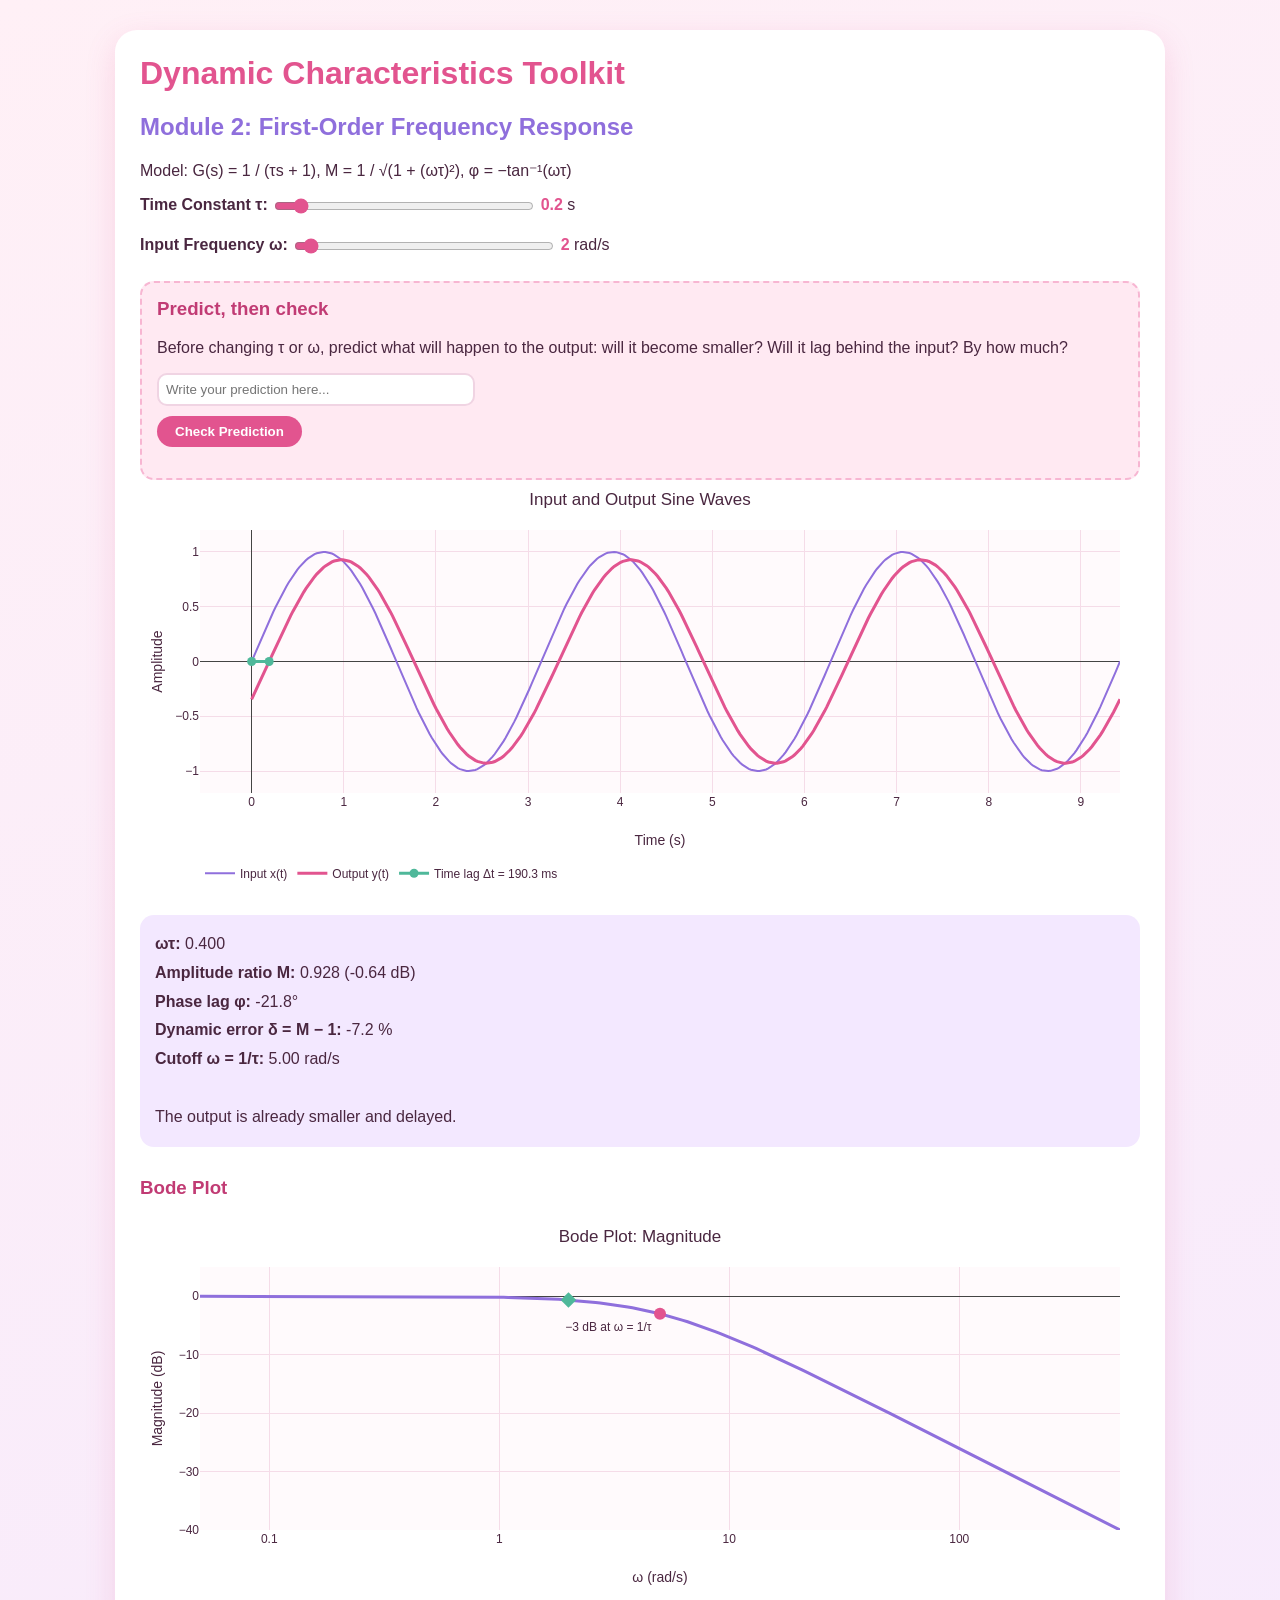
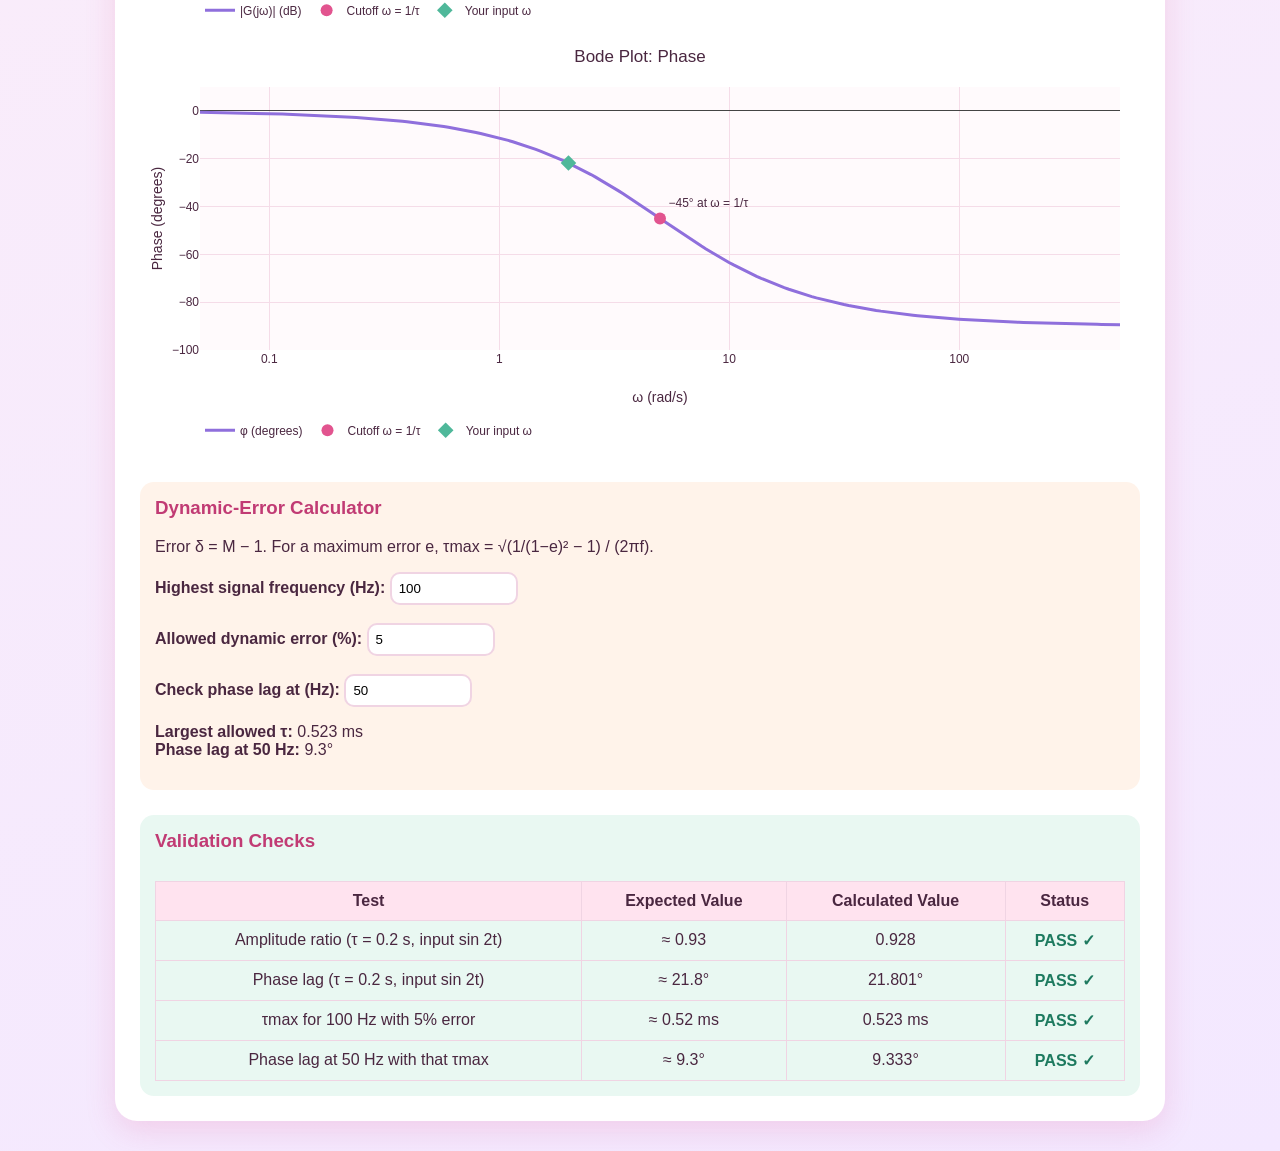
==== module2.html @ 2d3083de "Add Module 2 - First-Order Frequency Response" ====
<!DOCTYPE html>
<html lang="en">

<head>
    <meta charset="UTF-8">
    <meta name="viewport" content="width=device-width, initial-scale=1.0">

    <title>ENCS4380 Homework 1 - Module 2</title>

    <script src="https://cdn.plot.ly/plotly-2.35.2.min.js"></script>

    <style>
        body {
            font-family: "Segoe UI", Arial, sans-serif;
            margin: 0;
            padding: 30px 12px;
            color: #4a2740;
            background: linear-gradient(160deg, #fff0f6, #f3e8ff);
        }

        .container {
            max-width: 1000px;
            margin: auto;
            background-color: white;
            padding: 25px;
            border-radius: 22px;
            box-shadow: 0 10px 30px rgba(226, 84, 143, 0.18);
        }

        h1 {
            color: #e2548f;
            margin-top: 0;
        }

        h2 {
            color: #8f6fdc;
        }

        h3 {
            margin-top: 0;
            color: #c13b74;
        }

        .control {
            margin-bottom: 20px;
        }

        label {
            font-weight: bold;
        }

        input[type="range"] {
            width: 260px;
            max-width: 60%;
            accent-color: #e2548f;
            vertical-align: middle;
        }

        .value {
            font-weight: bold;
            color: #e2548f;
        }

        #timePlot,
        #magPlot,
        #phasePlot {
            width: 100%;
            height: 420px;
        }

        .infoBox {
            background-color: #f3e8ff;
            padding: 15px;
            margin-top: 15px;
            border-radius: 14px;
            line-height: 1.8;
        }

        .predictBox {
            background-color: #ffe9f2;
            border: 2px dashed #f7b6d2;
            padding: 15px;
            margin-top: 25px;
            border-radius: 14px;
        }

        .calcBox {
            background-color: #fff3ea;
            padding: 15px;
            margin-top: 25px;
            border-radius: 14px;
        }

        .validationBox {
            background-color: #e9f8f2;
            padding: 15px;
            margin-top: 25px;
            border-radius: 14px;
        }

        button {
            padding: 8px 18px;
            cursor: pointer;
            margin-top: 10px;
            border: none;
            border-radius: 999px;
            background-color: #e2548f;
            color: white;
            font-weight: bold;
        }

        button:hover {
            background-color: #c13b74;
        }

        input[type="text"],
        input[type="number"] {
            padding: 7px;
            border: 2px solid #f0d4e3;
            border-radius: 10px;
        }

        input[type="text"] {
            width: 300px;
            max-width: 90%;
        }

        input[type="number"] {
            width: 110px;
        }

        .tableWrap {
            overflow-x: auto;
        }

        table {
            width: 100%;
            border-collapse: collapse;
            margin-top: 10px;
        }

        th,
        td {
            border: 1px solid #f0d4e3;
            padding: 10px;
            text-align: center;
        }

        th {
            background-color: #ffe3ef;
        }

        .pass {
            color: #1d7a5f;
            font-weight: bold;
        }

        .fail {
            color: #b3263f;
            font-weight: bold;
        }
    </style>
</head>

<body>

<div class="container">

    <h1>Dynamic Characteristics Toolkit</h1>

    <h2>Module 2: First-Order Frequency Response</h2>

    <p>
        Model: G(s) = 1 / (τs + 1),
        M = 1 / √(1 + (ωτ)²),
        φ = −tan⁻¹(ωτ)
    </p>


    <!-- Controls -->

    <div class="control">
        <label for="tauSlider">Time Constant τ:</label>
        <input type="range" id="tauSlider" min="0.05" max="2" value="0.2" step="0.05">
        <span class="value" id="tauValue">0.2</span> s
    </div>

    <div class="control">
        <label for="wSlider">Input Frequency ω:</label>
        <input type="range" id="wSlider" min="0.1" max="50" value="2" step="0.1">
        <span class="value" id="wValue">2</span> rad/s
    </div>


    <!-- Predict then check -->

    <div class="predictBox">

        <h3>Predict, then check</h3>

        <p>
            Before changing τ or ω, predict what will happen to the output:
            will it become smaller? Will it lag behind the input? By how much?
        </p>

        <input type="text" id="prediction" placeholder="Write your prediction here...">

        <br>

        <button onclick="checkPrediction()">Check Prediction</button>

        <p id="predictionResult"></p>

    </div>


    <!-- Input and output sines on one plot -->

    <div id="timePlot"></div>

    <!-- Numbers for the current τ and ω -->

    <div id="infoBox" class="infoBox"></div>


    <!-- Bode plot -->

    <h3 style="margin-top: 30px;">Bode Plot</h3>

    <div id="magPlot"></div>
    <div id="phasePlot"></div>


    <!-- Dynamic-error calculator -->

    <div class="calcBox">

        <h3>Dynamic-Error Calculator</h3>

        <p>
            Error δ = M − 1. For a maximum error e,
            τmax = √(1/(1−e)² − 1) / (2πf).
        </p>

        <label for="fmax">Highest signal frequency (Hz):</label>
        <input type="number" id="fmax" value="100" min="0.001" step="any">
        <br><br>

        <label for="emax">Allowed dynamic error (%):</label>
        <input type="number" id="emax" value="5" min="0.01" max="99" step="any">
        <br><br>

        <label for="fphase">Check phase lag at (Hz):</label>
        <input type="number" id="fphase" value="50" min="0.001" step="any">

        <p id="calcResult"></p>

    </div>


    <!-- Validation -->

    <div class="validationBox">

        <h3>Validation Checks</h3>

        <div class="tableWrap">
            <table>

                <tr>
                    <th>Test</th>
                    <th>Expected Value</th>
                    <th>Calculated Value</th>
                    <th>Status</th>
                </tr>

                <tbody id="validationBody"></tbody>

            </table>
        </div>

    </div>

</div>


<script>

    /* ---------- Elements ---------- */

    const tauSlider = document.getElementById("tauSlider");
    const wSlider = document.getElementById("wSlider");
    const tauValue = document.getElementById("tauValue");
    const wValue = document.getElementById("wValue");

    const RAD2DEG = 180 / Math.PI;

    /* Colors (same palette as the CSS) */

    const ROSE = "#e2548f";
    const LILAC = "#8f6fdc";
    const MINT = "#4fb89a";


    /* ---------- Formulas ---------- */

    // Amplitude ratio: M = 1 / sqrt(1 + (w*tau)^2)
    function magnitude(w, tau) {
        return 1 / Math.sqrt(1 + (w * tau) * (w * tau));
    }

    // Phase in degrees: phi = -atan(w*tau)
    function phase(w, tau) {
        return -Math.atan(w * tau) * RAD2DEG;
    }

    // Largest tau for a given frequency f (Hz) and error e (fraction)
    // From M >= 1 - e  ->  w*tau <= sqrt(1/(1-e)^2 - 1)
    function tauMax(f, e) {
        return Math.sqrt(1 / ((1 - e) * (1 - e)) - 1) / (2 * Math.PI * f);
    }


    /* ---------- Shared plot style ---------- */

    function makeLayout(title, xTitle, yTitle, extra) {
        const layout = {
            title: title,
            xaxis: { title: xTitle, gridcolor: "#f5dce8" },
            yaxis: { title: yTitle, gridcolor: "#f5dce8" },
            paper_bgcolor: "rgba(0,0,0,0)",
            plot_bgcolor: "#fffafc",
            font: { color: "#4a2740" },
            legend: { orientation: "h", y: -0.25 },
            margin: { t: 50, r: 20, b: 60, l: 60 }
        };

        return Object.assign(layout, extra || {});
    }


    /* ---------- Main drawing function ---------- */

    function drawPlot() {

        const tau = parseFloat(tauSlider.value);
        const w = parseFloat(wSlider.value);

        const M = magnitude(w, tau);
        const phi = phase(w, tau);          // degrees, negative
        const wc = 1 / tau;                 // cutoff frequency
        const delay = Math.abs(phi) / RAD2DEG / w;   // time lag in seconds


        /* ----- 1) Input and output sines on one plot ----- */

        const period = 2 * Math.PI / w;
        const maxTime = 3 * period;         // show 3 periods
        const numberOfPoints = 400;

        let t = [];
        let input = [];
        let output = [];

        for (let i = 0; i <= numberOfPoints; i++) {

            const time = (i / numberOfPoints) * maxTime;

            t.push(time);

            // Input: x(t) = sin(wt)
            input.push(Math.sin(w * time));

            // Output: y(t) = M sin(wt + phi)
            output.push(M * Math.sin(w * time + phi / RAD2DEG));
        }

        const inputTrace = {
            x: t,
            y: input,
            mode: "lines",
            name: "Input x(t)",
            line: { color: LILAC, width: 2 }
        };

        const outputTrace = {
            x: t,
            y: output,
            mode: "lines",
            name: "Output y(t)",
            line: { color: ROSE, width: 3 }
        };

        // Segment between the two zero crossings = time lag
        const delayTrace = {
            x: [0, delay],
            y: [0, 0],
            mode: "lines+markers",
            name: "Time lag Δt = " + (delay * 1000).toFixed(1) + " ms",
            line: { color: MINT, width: 3 },
            marker: { size: 9 }
        };

        Plotly.newPlot(
            "timePlot",
            [inputTrace, outputTrace, delayTrace],
            makeLayout(
                "Input and Output Sine Waves",
                "Time (s)",
                "Amplitude",
                { yaxis: { title: "Amplitude", range: [-1.2, 1.2], gridcolor: "#f5dce8" } }
            ),
            { responsive: true }
        );


        /* ----- 2) Information box ----- */

        let comment;

        if (w * tau < 0.1) {
            comment = "ωτ is small: the sensor follows the input almost perfectly.";
        } else if (w * tau < 0.9) {
            comment = "The output is already smaller and delayed.";
        } else if (w * tau < 1.1) {
            comment = "You are at the cutoff: amplitude 70.7% and phase lag 45°.";
        } else if (w * tau < 5) {
            comment = "Past the cutoff: strong attenuation and a large lag.";
        } else {
            comment = "The sensor barely reacts to this fast input.";
        }

        document.getElementById("infoBox").innerHTML =
            "<b>ωτ:</b> " + (w * tau).toFixed(3) +
            "<br><b>Amplitude ratio M:</b> " + M.toFixed(3) +
            " (" + (20 * Math.log10(M)).toFixed(2) + " dB)" +
            "<br><b>Phase lag φ:</b> " + phi.toFixed(1) + "°" +
            "<br><b>Dynamic error δ = M − 1:</b> " + ((M - 1) * 100).toFixed(1) + " %" +
            "<br><b>Cutoff ω = 1/τ:</b> " + wc.toFixed(2) + " rad/s" +
            "<br><br>" + comment;


        /* ----- 3) Bode plots (ω from 0.01/τ to 100/τ) ----- */

        const wMin = 0.01 * wc;
        const wMax = 100 * wc;
        const bodePoints = 200;

        let wArray = [];
        let magDb = [];
        let phaseDeg = [];

        for (let i = 0; i <= bodePoints; i++) {

            // Evenly spaced on a log axis
            const wi = wMin * Math.pow(wMax / wMin, i / bodePoints);

            wArray.push(wi);
            magDb.push(20 * Math.log10(magnitude(wi, tau)));
            phaseDeg.push(phase(wi, tau));
        }

        // Keep the "your input" dot inside the plot
        const wDot = Math.min(Math.max(w, wMin), wMax);

        // --- Magnitude ---

        const magTrace = {
            x: wArray,
            y: magDb,
            mode: "lines",
            name: "|G(jω)| (dB)",
            line: { color: LILAC, width: 3 }
        };

        const magCutoff = {
            x: [wc],
            y: [-3.01],
            mode: "markers+text",
            name: "Cutoff ω = 1/τ",
            text: ["−3 dB at ω = 1/τ"],
            textposition: "bottom left",
            marker: { size: 12, color: ROSE }
        };

        const magInput = {
            x: [wDot],
            y: [20 * Math.log10(magnitude(wDot, tau))],
            mode: "markers",
            name: "Your input ω",
            marker: { size: 12, color: MINT, symbol: "diamond" }
        };

        Plotly.newPlot(
            "magPlot",
            [magTrace, magCutoff, magInput],
            makeLayout(
                "Bode Plot: Magnitude",
                "ω (rad/s)",
                "Magnitude (dB)",
                {
                    xaxis: { title: "ω (rad/s)", type: "log", dtick: 1, gridcolor: "#f5dce8" },
                    yaxis: { title: "Magnitude (dB)", range: [-40, 5], gridcolor: "#f5dce8" }
                }
            ),
            { responsive: true }
        );

        // --- Phase ---

        const phaseTrace = {
            x: wArray,
            y: phaseDeg,
            mode: "lines",
            name: "φ (degrees)",
            line: { color: LILAC, width: 3 }
        };

        const phaseCutoff = {
            x: [wc],
            y: [-45],
            mode: "markers+text",
            name: "Cutoff ω = 1/τ",
            text: ["−45° at ω = 1/τ"],
            textposition: "top right",
            marker: { size: 12, color: ROSE }
        };

        const phaseInput = {
            x: [wDot],
            y: [phase(wDot, tau)],
            mode: "markers",
            name: "Your input ω",
            marker: { size: 12, color: MINT, symbol: "diamond" }
        };

        Plotly.newPlot(
            "phasePlot",
            [phaseTrace, phaseCutoff, phaseInput],
            makeLayout(
                "Bode Plot: Phase",
                "ω (rad/s)",
                "Phase (degrees)",
                {
                    xaxis: { title: "ω (rad/s)", type: "log", dtick: 1, gridcolor: "#f5dce8" },
                    yaxis: { title: "Phase (degrees)", range: [-100, 10], gridcolor: "#f5dce8" }
                }
            ),
            { responsive: true }
        );
    }


    /* ---------- Dynamic-error calculator ---------- */

    function runCalculator() {

        const f = parseFloat(document.getElementById("fmax").value);
        const e = parseFloat(document.getElementById("emax").value) / 100;
        const fp = parseFloat(document.getElementById("fphase").value);

        const result = document.getElementById("calcResult");

        if (!(f > 0) || !(e > 0 && e < 1) || !(fp > 0)) {
            result.textContent = "Enter valid positive numbers (error between 0 and 100%).";
            return;
        }

        const tau = tauMax(f, e);
        const lag = -phase(2 * Math.PI * fp, tau);

        result.innerHTML =
            "<b>Largest allowed τ:</b> " + (tau * 1000).toFixed(3) + " ms" +
            "<br><b>Phase lag at " + fp + " Hz:</b> " + lag.toFixed(1) + "°";
    }


    /* ---------- Validation (numbers from the lecture slides) ---------- */

    function runValidation() {

        const tau100 = tauMax(100, 0.05);

        // [test, expected, calculated, tolerance, unit]
        const tests = [
            ["Amplitude ratio (τ = 0.2 s, input sin 2t)", 0.93, magnitude(2, 0.2), 0.005, ""],
            ["Phase lag (τ = 0.2 s, input sin 2t)", 21.8, -phase(2, 0.2), 0.05, "°"],
            ["τmax for 100 Hz with 5% error", 0.52, tau100 * 1000, 0.01, " ms"],
            ["Phase lag at 50 Hz with that τmax", 9.3, -phase(2 * Math.PI * 50, tau100), 0.05, "°"]
        ];

        let rows = "";

        for (const test of tests) {

            const pass = Math.abs(test[1] - test[2]) <= test[3];

            rows +=
                "<tr>" +
                "<td>" + test[0] + "</td>" +
                "<td>≈ " + test[1] + test[4] + "</td>" +
                "<td>" + test[2].toFixed(3) + test[4] + "</td>" +
                "<td class='" + (pass ? "pass" : "fail") + "'>" +
                (pass ? "PASS ✓" : "FAIL ✗") + "</td>" +
                "</tr>";
        }

        document.getElementById("validationBody").innerHTML = rows;
    }


    /* ---------- Predict then check ---------- */

    function checkPrediction() {

        const prediction = document.getElementById("prediction").value;
        const result = document.getElementById("predictionResult");

        if (prediction.trim() === "") {
            result.textContent = "Write a prediction first.";
            return;
        }

        const tau = parseFloat(tauSlider.value);
        const w = parseFloat(wSlider.value);

        result.innerHTML =
            "<b>Your prediction:</b> " + prediction +
            "<br><br><b>The real values now:</b> M = " + magnitude(w, tau).toFixed(3) +
            ", φ = " + phase(w, tau).toFixed(1) + "°" +
            "<br><br>Now move τ or ω and compare your prediction with the plots.";
    }


    /* ---------- Events ---------- */

    tauSlider.addEventListener("input", function () {
        tauValue.textContent = tauSlider.value;
        drawPlot();
    });

    wSlider.addEventListener("input", function () {
        wValue.textContent = wSlider.value;
        drawPlot();
    });

    ["fmax", "emax", "fphase"].forEach(function (id) {
        document.getElementById(id).addEventListener("input", runCalculator);
    });


    /* ---------- Initial draw ---------- */

    drawPlot();
    runCalculator();
    runValidation();

</script>

</body>

</html>
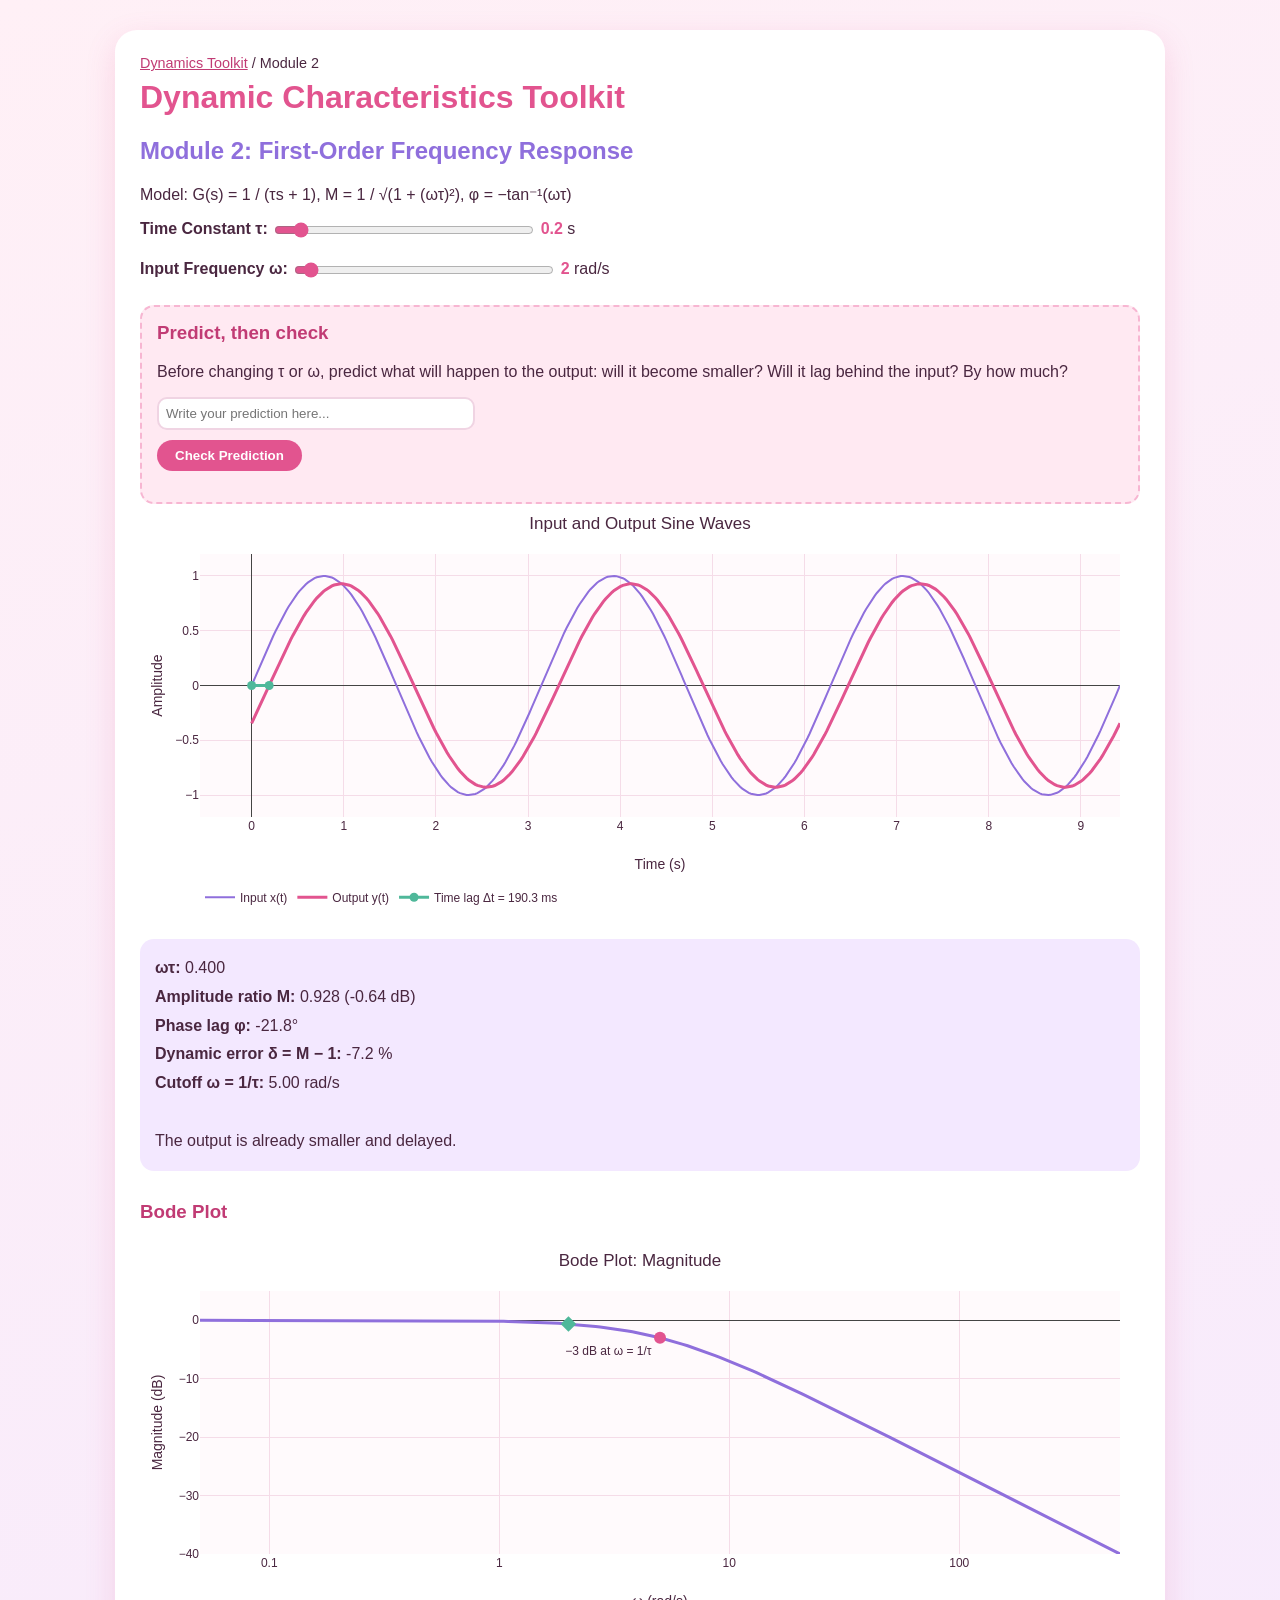
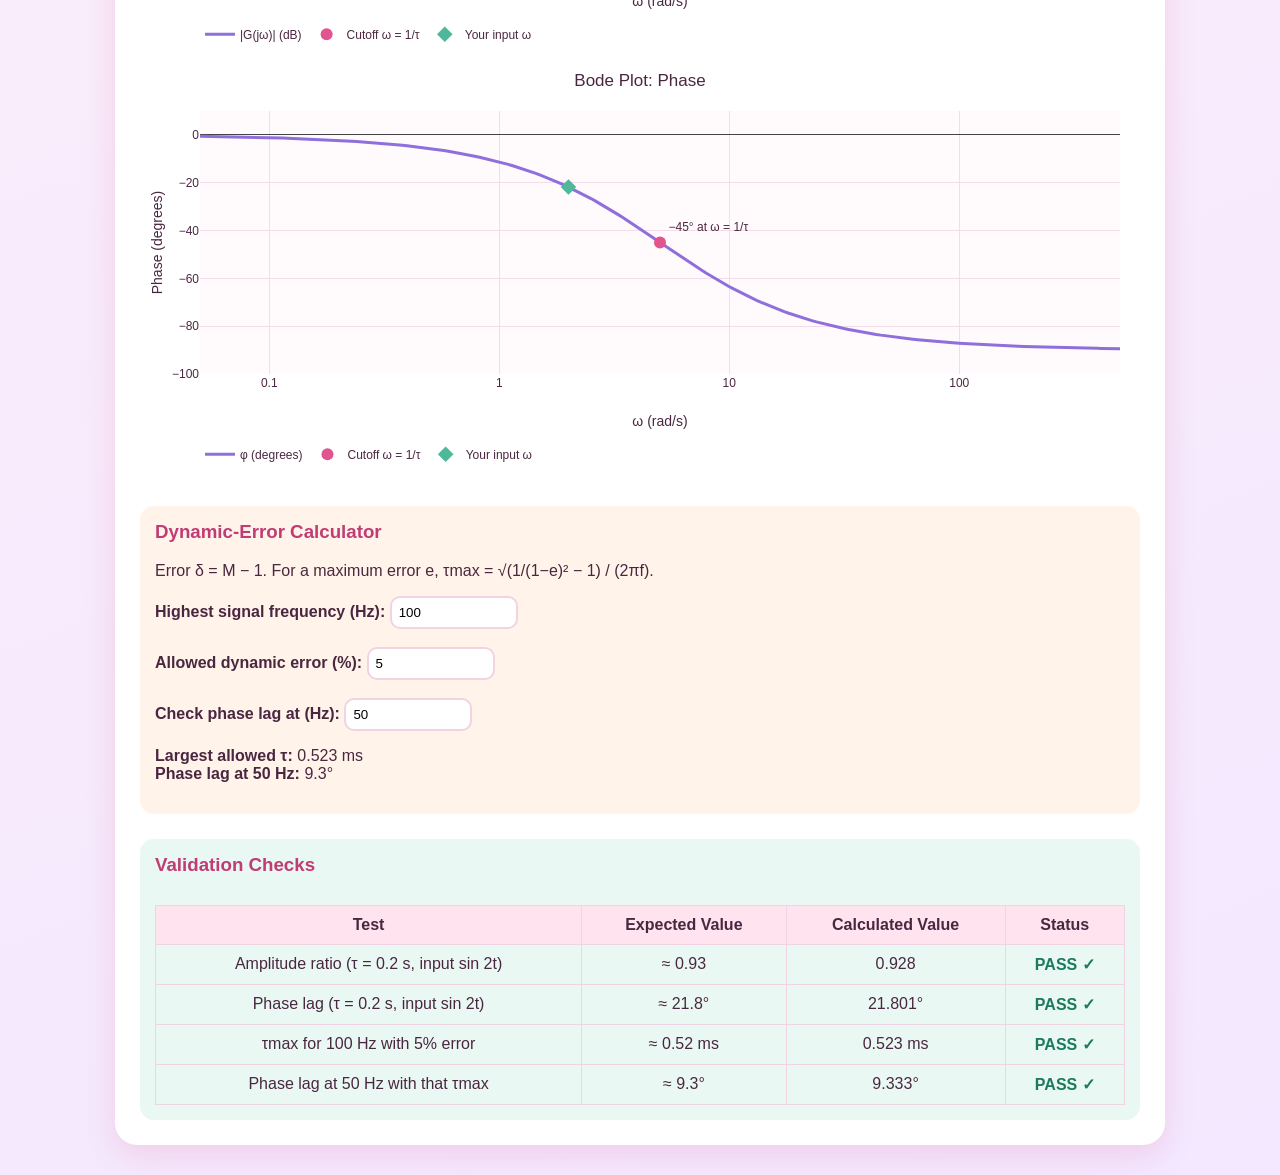
==== commit 69c7e330: "Update print statement from 'Hello' to 'Goodbye'" ====
--- a/module2.html
+++ b/module2.html
@@ -165,6 +165,8 @@
 <body>
 
 <div class="container">
+
+    <p style="font-size:0.9rem;margin:0 0 8px"><a href="index.html" style="color:#c13b74">Dynamics Toolkit</a> / Module 2</p>
 
     <h1>Dynamic Characteristics Toolkit</h1>
 
@@ -659,4 +661,4 @@
 
 </body>
 
-</html>+</html>
